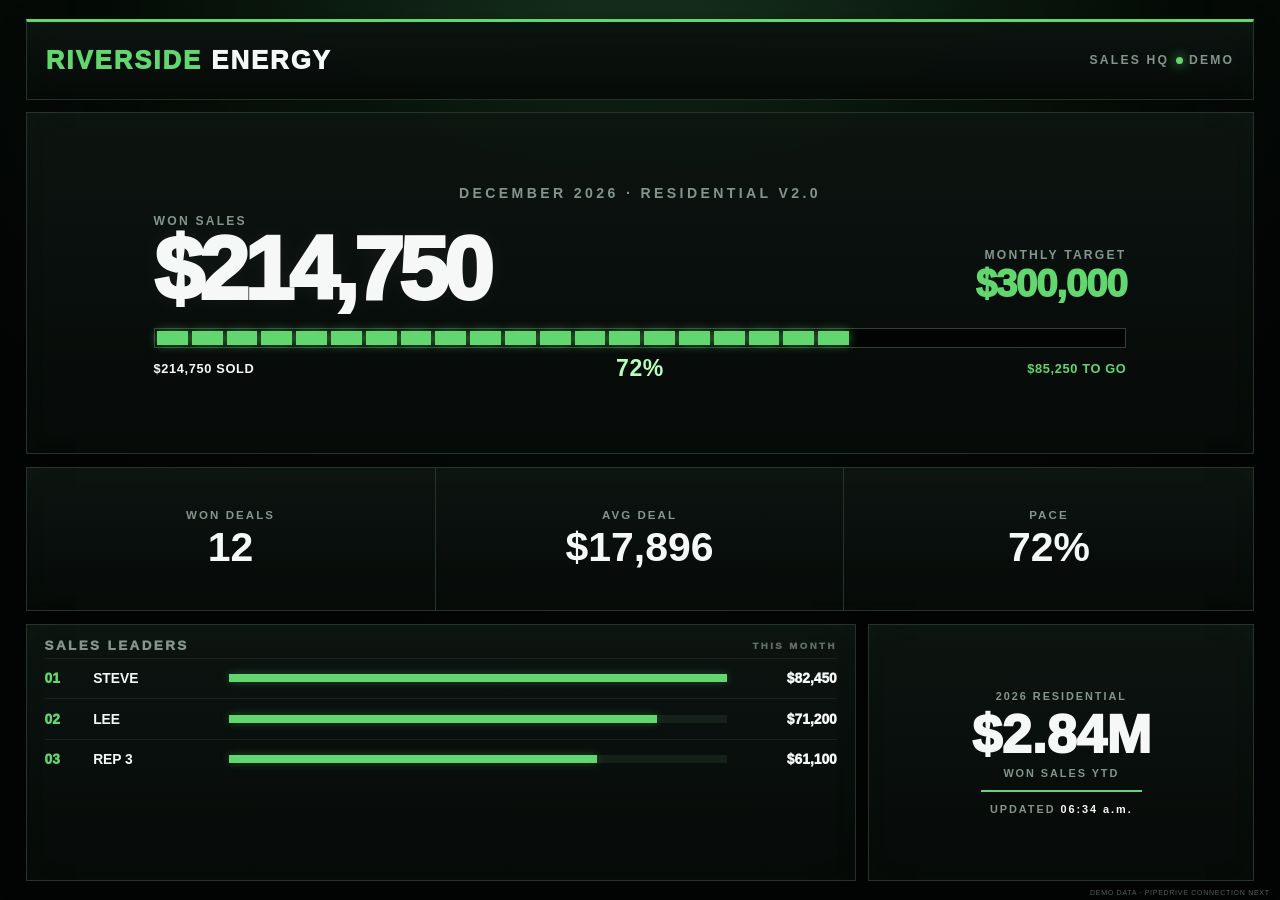
==== index.html @ 695b24d5 "Add files via upload" ====
<!doctype html>
<html lang="en">
<head>
  <meta charset="utf-8" />
  <meta name="viewport" content="width=device-width,initial-scale=1" />
  <meta name="theme-color" content="#050807" />
  <title>Riverside Sales HQ</title>
  <link rel="stylesheet" href="styles.css" />
</head>
<body>
  <div class="arena-glow"></div>
  <main class="scoreboard">
    <header class="topbar panel">
      <div class="brand"><span>RIVERSIDE</span> ENERGY</div>
      <div class="hq">SALES HQ <span class="live-dot"></span><span id="statusText">DEMO</span></div>
    </header>

    <section class="hero panel">
      <div class="period" id="periodLabel">OCTOBER 2026 · RESIDENTIAL V2.0</div>
      <div class="score-line">
        <div>
          <div class="score-label">WON SALES</div>
          <div class="score" id="monthlySales">$214,750</div>
        </div>
        <div class="target-box">
          <div class="target-label">MONTHLY TARGET</div>
          <div class="target" id="monthlyTarget">$300,000</div>
        </div>
      </div>
      <div class="progress-shell"><div class="progress" id="progress"></div></div>
      <div class="progress-copy">
        <span id="soldCopy">$214,750 SOLD</span>
        <strong id="paceCopy">72%</strong>
        <span class="to-go" id="remainingCopy">$85,250 TO GO</span>
      </div>
    </section>

    <section class="stat-row panel">
      <div class="stat"><span>WON DEALS</span><strong id="dealCount">12</strong></div>
      <div class="stat"><span>AVG DEAL</span><strong id="avgDeal">$17,896</strong></div>
      <div class="stat"><span>PACE</span><strong id="pace">72%</strong></div>
    </section>

    <section class="bottom-grid">
      <div class="leaders panel">
        <div class="section-head"><span>SALES LEADERS</span><small>THIS MONTH</small></div>
        <div id="leaderboard"></div>
      </div>
      <aside class="season panel">
        <div class="season-label">2026 RESIDENTIAL</div>
        <div class="season-score" id="ytdSales">$2.84M</div>
        <div class="season-sub">WON SALES YTD</div>
        <div class="mini-rule"></div>
        <div class="updated">UPDATED <span id="updatedAt">--:--</span></div>
      </aside>
    </section>
  </main>

  <div class="demo-tag">DEMO DATA · PIPEDRIVE CONNECTION NEXT</div>
  <script src="app.js"></script>
</body>
</html>
---- styles.css ----
:root{
  --black:#030504;--panel:#080d0b;--panel2:#0b120e;--line:#25352c;
  --green:#62d66f;--green2:#b4ffbc;--white:#f5f8f6;--muted:#84958b;
}
*{box-sizing:border-box}html,body{margin:0;width:100%;height:100%;overflow:hidden;background:var(--black);color:var(--white);font-family:Arial,Helvetica,sans-serif}
body{background:radial-gradient(circle at 50% -15%,#173120 0,#07100a 30%,#030504 65%)}
body:after{content:"";position:fixed;inset:0;pointer-events:none;opacity:.13;background-image:linear-gradient(rgba(255,255,255,.025) 1px,transparent 1px),linear-gradient(90deg,rgba(255,255,255,.018) 1px,transparent 1px);background-size:32px 32px}
.arena-glow{position:fixed;left:15%;right:15%;top:-8vh;height:20vh;background:var(--green);filter:blur(90px);opacity:.07}
.scoreboard{position:relative;z-index:1;height:100vh;padding:2.1vh 2vw;display:grid;grid-template-rows:9vh 38vh 16vh 1fr;gap:1.4vh}
.panel{background:linear-gradient(180deg,rgba(13,21,17,.96),rgba(6,10,8,.97));border:1px solid var(--line);box-shadow:inset 0 0 35px rgba(98,214,111,.018),0 8px 30px rgba(0,0,0,.2)}
.topbar{border-top:3px solid var(--green);display:flex;align-items:center;justify-content:space-between;padding:0 1.5vw}
.brand{font-size:clamp(20px,2vw,42px);font-weight:950;letter-spacing:.08em}.brand span{color:var(--green)}
.hq{font-size:clamp(10px,.95vw,19px);font-weight:800;letter-spacing:.18em;color:var(--muted);display:flex;align-items:center;gap:.5vw}.live-dot{width:.55vw;height:.55vw;min-width:7px;min-height:7px;border-radius:50%;background:var(--green);box-shadow:0 0 12px var(--green)}
.hero{padding:2.2vh 4vw;display:flex;flex-direction:column;justify-content:center}.period{text-align:center;font-size:clamp(12px,1.1vw,22px);font-weight:900;letter-spacing:.24em;color:var(--muted);margin-bottom:1.4vh}
.score-line{display:grid;grid-template-columns:1fr auto;align-items:end;gap:3vw;max-width:76vw;width:100%;margin:0 auto}.score-label,.target-label{font-size:clamp(11px,.95vw,18px);letter-spacing:.18em;font-weight:900;color:var(--muted)}
.score{font-family:"Arial Narrow",Arial,sans-serif;font-size:clamp(60px,7vw,142px);font-weight:950;letter-spacing:-.055em;line-height:.92;text-shadow:0 0 22px rgba(255,255,255,.05)}
.target-box{text-align:right;padding-bottom:.5vh}.target{font-size:clamp(28px,3vw,62px);font-weight:950;color:var(--green);letter-spacing:-.03em}
.progress-shell{height:2.2vh;max-width:76vw;width:100%;margin:2vh auto .8vh;background:#020403;border:1px solid #304238;padding:.25vh}.progress{height:100%;width:0;background:repeating-linear-gradient(90deg,var(--green) 0,var(--green) calc(5% - 4px),transparent calc(5% - 4px),transparent 5%);filter:drop-shadow(0 0 5px rgba(98,214,111,.55));transition:width .8s ease}
.progress-copy{max-width:76vw;width:100%;margin:0 auto;display:grid;grid-template-columns:1fr auto 1fr;align-items:center;font-size:clamp(10px,1vw,20px);font-weight:900;letter-spacing:.05em}.progress-copy strong{font-size:clamp(17px,1.8vw,36px);color:var(--green2)}.to-go{text-align:right;color:var(--green)}
.stat-row{display:grid;grid-template-columns:repeat(3,1fr)}.stat{display:flex;flex-direction:column;justify-content:center;align-items:center;border-right:1px solid var(--line)}.stat:last-child{border:0}.stat span{font-size:clamp(10px,.9vw,18px);font-weight:900;letter-spacing:.18em;color:var(--muted)}.stat strong{font-size:clamp(30px,3.2vw,66px);line-height:1.05;margin-top:.5vh}
.bottom-grid{display:grid;grid-template-columns:2.15fr 1fr;gap:1.4vh;min-height:0}.leaders{padding:1.5vh 1.4vw;min-height:0}.section-head{display:flex;justify-content:space-between;align-items:center;font-size:clamp(11px,1.05vw,21px);font-weight:950;letter-spacing:.18em;color:var(--muted);margin-bottom:.5vh}.section-head small{font-size:.72em;color:#607068}
.leader{display:grid;grid-template-columns:3.2vw minmax(90px,10vw) 1fr 8vw;gap:.6vw;align-items:center;height:4.5vh;border-top:1px solid #17231c;font-size:clamp(12px,1.08vw,22px)}.rank{color:var(--green);font-weight:950}.name{font-weight:900;white-space:nowrap;overflow:hidden;text-overflow:ellipsis}.bar{height:.9vh;background:#152019}.bar i{display:block;height:100%;background:var(--green);box-shadow:0 0 8px rgba(98,214,111,.3)}.money{text-align:right;font-weight:950}
.season{display:flex;flex-direction:column;align-items:center;justify-content:center;text-align:center}.season-label,.season-sub,.updated{font-size:clamp(9px,.85vw,17px);font-weight:900;letter-spacing:.18em;color:var(--muted)}.season-score{font-size:clamp(42px,4.2vw,84px);font-weight:950;line-height:1.05;margin:.5vh 0}.mini-rule{width:42%;height:2px;background:var(--green);margin:1.2vh 0}.updated span{color:var(--white)}
.demo-tag{position:fixed;z-index:3;bottom:.45vh;right:.8vw;color:#526158;font-size:clamp(7px,.55vw,11px);letter-spacing:.1em}
@media(max-aspect-ratio:4/3){.scoreboard{padding:1.5vh 1.5vw}.bottom-grid{grid-template-columns:1.7fr 1fr}.score-line,.progress-shell,.progress-copy{max-width:88vw}}
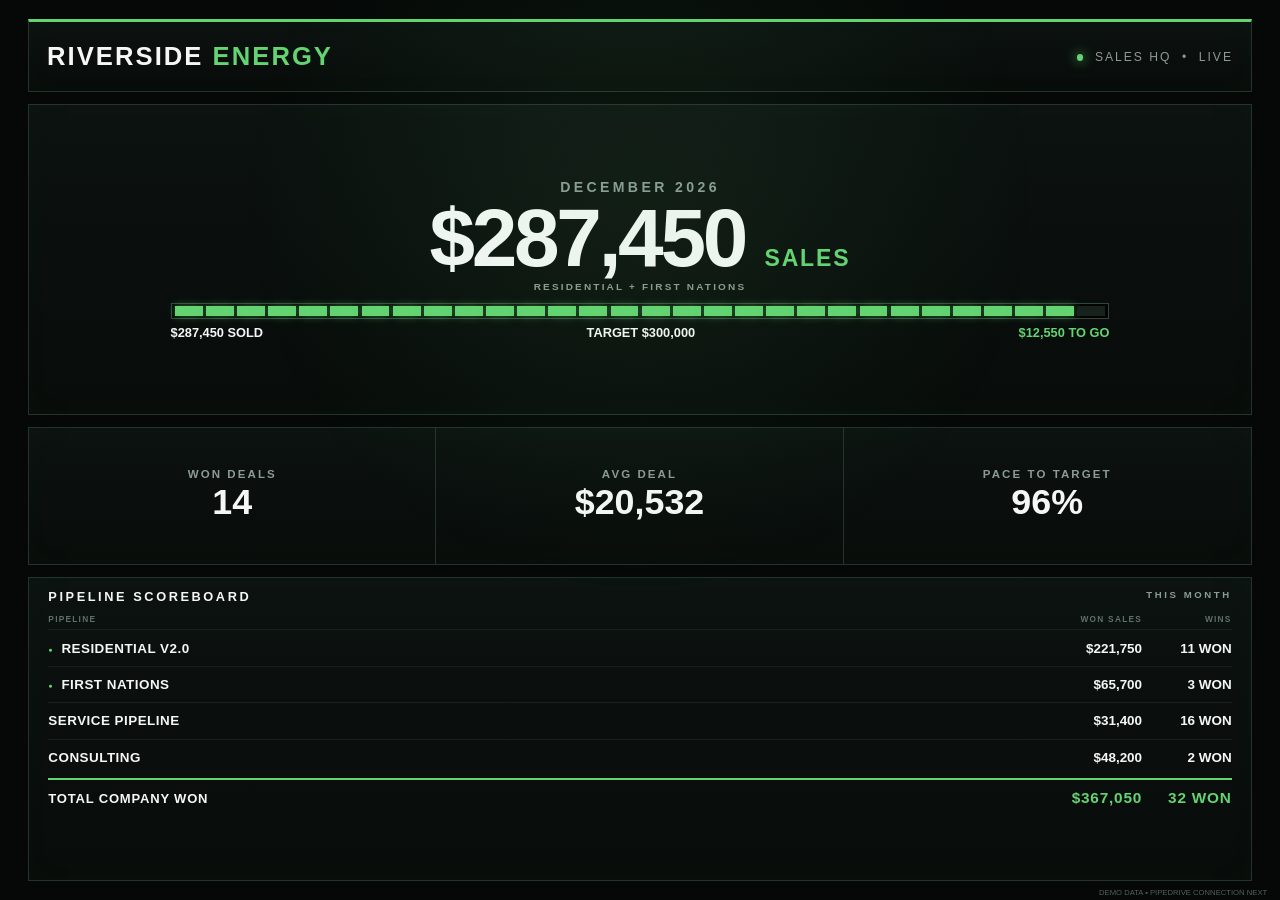
==== commit 95f97629: "Add files via upload" ====
--- a/index.html
+++ b/index.html
@@ -1,62 +1,46 @@
 <!doctype html>
 <html lang="en">
 <head>
-  <meta charset="utf-8" />
-  <meta name="viewport" content="width=device-width,initial-scale=1" />
-  <meta name="theme-color" content="#050807" />
+  <meta charset="utf-8">
+  <meta name="viewport" content="width=device-width,initial-scale=1">
   <title>Riverside Sales HQ</title>
-  <link rel="stylesheet" href="styles.css" />
+  <link rel="stylesheet" href="styles.css">
 </head>
 <body>
-  <div class="arena-glow"></div>
-  <main class="scoreboard">
-    <header class="topbar panel">
-      <div class="brand"><span>RIVERSIDE</span> ENERGY</div>
-      <div class="hq">SALES HQ <span class="live-dot"></span><span id="statusText">DEMO</span></div>
-    </header>
+<main class="board">
+  <header class="header card">
+    <div class="brand">RIVERSIDE <span>ENERGY</span></div>
+    <div class="live"><span class="dot"></span> SALES HQ &nbsp;•&nbsp; LIVE</div>
+  </header>
 
-    <section class="hero panel">
-      <div class="period" id="periodLabel">OCTOBER 2026 · RESIDENTIAL V2.0</div>
-      <div class="score-line">
-        <div>
-          <div class="score-label">WON SALES</div>
-          <div class="score" id="monthlySales">$214,750</div>
-        </div>
-        <div class="target-box">
-          <div class="target-label">MONTHLY TARGET</div>
-          <div class="target" id="monthlyTarget">$300,000</div>
-        </div>
-      </div>
-      <div class="progress-shell"><div class="progress" id="progress"></div></div>
-      <div class="progress-copy">
-        <span id="soldCopy">$214,750 SOLD</span>
-        <strong id="paceCopy">72%</strong>
-        <span class="to-go" id="remainingCopy">$85,250 TO GO</span>
-      </div>
-    </section>
+  <section class="hero card">
+    <div class="eyebrow" id="monthLabel"></div>
+    <div class="amount"><span id="targetSales">$0</span> <small>SALES</small></div>
+    <div class="subline">RESIDENTIAL + FIRST NATIONS</div>
+    <div class="track" id="track"></div>
+    <div class="goalrow">
+      <span id="soldLabel">$0 SOLD</span>
+      <span id="targetLabel">TARGET $300,000</span>
+      <span class="to-go" id="toGoLabel">$300,000 TO GO</span>
+    </div>
+  </section>
 
-    <section class="stat-row panel">
-      <div class="stat"><span>WON DEALS</span><strong id="dealCount">12</strong></div>
-      <div class="stat"><span>AVG DEAL</span><strong id="avgDeal">$17,896</strong></div>
-      <div class="stat"><span>PACE</span><strong id="pace">72%</strong></div>
-    </section>
+  <section class="stats card">
+    <div class="stat"><div class="label">WON DEALS</div><div class="value" id="wonDeals">0</div></div>
+    <div class="stat"><div class="label">AVG DEAL</div><div class="value" id="avgDeal">$0</div></div>
+    <div class="stat"><div class="label">PACE TO TARGET</div><div class="value" id="pace">0%</div></div>
+  </section>
 
-    <section class="bottom-grid">
-      <div class="leaders panel">
-        <div class="section-head"><span>SALES LEADERS</span><small>THIS MONTH</small></div>
-        <div id="leaderboard"></div>
-      </div>
-      <aside class="season panel">
-        <div class="season-label">2026 RESIDENTIAL</div>
-        <div class="season-score" id="ytdSales">$2.84M</div>
-        <div class="season-sub">WON SALES YTD</div>
-        <div class="mini-rule"></div>
-        <div class="updated">UPDATED <span id="updatedAt">--:--</span></div>
-      </aside>
-    </section>
-  </main>
-
-  <div class="demo-tag">DEMO DATA · PIPEDRIVE CONNECTION NEXT</div>
-  <script src="app.js"></script>
+  <section class="pipeline card">
+    <div class="section-title">PIPELINE SCOREBOARD <span>THIS MONTH</span></div>
+    <div class="pipeline-head"><span>PIPELINE</span><span>WON SALES</span><span>WINS</span></div>
+    <div id="pipelineRows"></div>
+    <div class="company-total">
+      <span>TOTAL COMPANY WON</span><strong id="companySales">$0</strong><strong id="companyDeals">0 WON</strong>
+    </div>
+  </section>
+</main>
+<div class="footer-note" id="statusNote">DEMO DATA • PIPEDRIVE CONNECTION NEXT</div>
+<script src="app.js"></script>
 </body>
 </html>
--- a/styles.css
+++ b/styles.css
@@ -1,25 +1,30 @@
-:root{
-  --black:#030504;--panel:#080d0b;--panel2:#0b120e;--line:#25352c;
-  --green:#62d66f;--green2:#b4ffbc;--white:#f5f8f6;--muted:#84958b;
-}
-*{box-sizing:border-box}html,body{margin:0;width:100%;height:100%;overflow:hidden;background:var(--black);color:var(--white);font-family:Arial,Helvetica,sans-serif}
-body{background:radial-gradient(circle at 50% -15%,#173120 0,#07100a 30%,#030504 65%)}
-body:after{content:"";position:fixed;inset:0;pointer-events:none;opacity:.13;background-image:linear-gradient(rgba(255,255,255,.025) 1px,transparent 1px),linear-gradient(90deg,rgba(255,255,255,.018) 1px,transparent 1px);background-size:32px 32px}
-.arena-glow{position:fixed;left:15%;right:15%;top:-8vh;height:20vh;background:var(--green);filter:blur(90px);opacity:.07}
-.scoreboard{position:relative;z-index:1;height:100vh;padding:2.1vh 2vw;display:grid;grid-template-rows:9vh 38vh 16vh 1fr;gap:1.4vh}
-.panel{background:linear-gradient(180deg,rgba(13,21,17,.96),rgba(6,10,8,.97));border:1px solid var(--line);box-shadow:inset 0 0 35px rgba(98,214,111,.018),0 8px 30px rgba(0,0,0,.2)}
-.topbar{border-top:3px solid var(--green);display:flex;align-items:center;justify-content:space-between;padding:0 1.5vw}
-.brand{font-size:clamp(20px,2vw,42px);font-weight:950;letter-spacing:.08em}.brand span{color:var(--green)}
-.hq{font-size:clamp(10px,.95vw,19px);font-weight:800;letter-spacing:.18em;color:var(--muted);display:flex;align-items:center;gap:.5vw}.live-dot{width:.55vw;height:.55vw;min-width:7px;min-height:7px;border-radius:50%;background:var(--green);box-shadow:0 0 12px var(--green)}
-.hero{padding:2.2vh 4vw;display:flex;flex-direction:column;justify-content:center}.period{text-align:center;font-size:clamp(12px,1.1vw,22px);font-weight:900;letter-spacing:.24em;color:var(--muted);margin-bottom:1.4vh}
-.score-line{display:grid;grid-template-columns:1fr auto;align-items:end;gap:3vw;max-width:76vw;width:100%;margin:0 auto}.score-label,.target-label{font-size:clamp(11px,.95vw,18px);letter-spacing:.18em;font-weight:900;color:var(--muted)}
-.score{font-family:"Arial Narrow",Arial,sans-serif;font-size:clamp(60px,7vw,142px);font-weight:950;letter-spacing:-.055em;line-height:.92;text-shadow:0 0 22px rgba(255,255,255,.05)}
-.target-box{text-align:right;padding-bottom:.5vh}.target{font-size:clamp(28px,3vw,62px);font-weight:950;color:var(--green);letter-spacing:-.03em}
-.progress-shell{height:2.2vh;max-width:76vw;width:100%;margin:2vh auto .8vh;background:#020403;border:1px solid #304238;padding:.25vh}.progress{height:100%;width:0;background:repeating-linear-gradient(90deg,var(--green) 0,var(--green) calc(5% - 4px),transparent calc(5% - 4px),transparent 5%);filter:drop-shadow(0 0 5px rgba(98,214,111,.55));transition:width .8s ease}
-.progress-copy{max-width:76vw;width:100%;margin:0 auto;display:grid;grid-template-columns:1fr auto 1fr;align-items:center;font-size:clamp(10px,1vw,20px);font-weight:900;letter-spacing:.05em}.progress-copy strong{font-size:clamp(17px,1.8vw,36px);color:var(--green2)}.to-go{text-align:right;color:var(--green)}
-.stat-row{display:grid;grid-template-columns:repeat(3,1fr)}.stat{display:flex;flex-direction:column;justify-content:center;align-items:center;border-right:1px solid var(--line)}.stat:last-child{border:0}.stat span{font-size:clamp(10px,.9vw,18px);font-weight:900;letter-spacing:.18em;color:var(--muted)}.stat strong{font-size:clamp(30px,3.2vw,66px);line-height:1.05;margin-top:.5vh}
-.bottom-grid{display:grid;grid-template-columns:2.15fr 1fr;gap:1.4vh;min-height:0}.leaders{padding:1.5vh 1.4vw;min-height:0}.section-head{display:flex;justify-content:space-between;align-items:center;font-size:clamp(11px,1.05vw,21px);font-weight:950;letter-spacing:.18em;color:var(--muted);margin-bottom:.5vh}.section-head small{font-size:.72em;color:#607068}
-.leader{display:grid;grid-template-columns:3.2vw minmax(90px,10vw) 1fr 8vw;gap:.6vw;align-items:center;height:4.5vh;border-top:1px solid #17231c;font-size:clamp(12px,1.08vw,22px)}.rank{color:var(--green);font-weight:950}.name{font-weight:900;white-space:nowrap;overflow:hidden;text-overflow:ellipsis}.bar{height:.9vh;background:#152019}.bar i{display:block;height:100%;background:var(--green);box-shadow:0 0 8px rgba(98,214,111,.3)}.money{text-align:right;font-weight:950}
-.season{display:flex;flex-direction:column;align-items:center;justify-content:center;text-align:center}.season-label,.season-sub,.updated{font-size:clamp(9px,.85vw,17px);font-weight:900;letter-spacing:.18em;color:var(--muted)}.season-score{font-size:clamp(42px,4.2vw,84px);font-weight:950;line-height:1.05;margin:.5vh 0}.mini-rule{width:42%;height:2px;background:var(--green);margin:1.2vh 0}.updated span{color:var(--white)}
-.demo-tag{position:fixed;z-index:3;bottom:.45vh;right:.8vw;color:#526158;font-size:clamp(7px,.55vw,11px);letter-spacing:.1em}
-@media(max-aspect-ratio:4/3){.scoreboard{padding:1.5vh 1.5vw}.bottom-grid{grid-template-columns:1.7fr 1fr}.score-line,.progress-shell,.progress-copy{max-width:88vw}}
+:root{--bg:#050807;--panel:#0b100e;--line:#24342c;--green:#63d471;--white:#f5f7f6;--muted:#8c9b93}
+*{box-sizing:border-box}html,body{margin:0;width:100%;height:100%;overflow:hidden;background:var(--bg);color:var(--white);font-family:Arial,Helvetica,sans-serif}
+body:before{content:"";position:fixed;inset:0;background:radial-gradient(circle at 50% 22%,rgba(99,212,113,.08),transparent 42%);pointer-events:none}
+.board{height:100vh;padding:2.1vh 2.2vw;display:grid;grid-template-rows:8.5% 36% 16% 1fr;gap:1.35vh}
+.card{background:linear-gradient(180deg,#0c1210,#080c0a);border:1px solid var(--line);box-shadow:inset 0 0 28px rgba(99,212,113,.025)}
+.header{display:flex;align-items:center;justify-content:space-between;padding:0 1.4vw;border-top:3px solid var(--green)}
+.brand{font-size:2vw;font-weight:900;letter-spacing:.08em}.brand span{color:var(--green)}
+.live{font-size:.95vw;letter-spacing:.16em;color:var(--muted)}.dot{display:inline-block;width:.52vw;height:.52vw;border-radius:50%;background:var(--green);box-shadow:0 0 12px var(--green);margin-right:.5vw}
+.hero{text-align:center;padding:1.4vh 3vw;display:flex;flex-direction:column;justify-content:center}
+.eyebrow{font-size:1.1vw;letter-spacing:.24em;color:var(--muted);font-weight:800}
+.amount{font-family:"Arial Narrow",Arial,sans-serif;font-size:6.4vw;line-height:.95;font-weight:900;letter-spacing:-.04em;margin:.45vh 0}
+.amount small{font-size:1.8vw;color:var(--green);letter-spacing:.08em}
+.subline{font-size:.78vw;letter-spacing:.22em;color:var(--muted);font-weight:800}
+.track{width:82%;height:1.8vh;margin:1.25vh auto .7vh;border:1px solid #31453a;background:#020403;display:flex;gap:.25vw;padding:.25vh .25vw}
+.seg{flex:1;background:#17221c}.seg.on{background:var(--green);box-shadow:0 0 8px rgba(99,212,113,.5)}
+.goalrow{display:flex;justify-content:space-between;width:82%;margin:0 auto;font-size:1vw;font-weight:900}.goalrow .to-go{color:var(--green)}
+.stats{display:grid;grid-template-columns:repeat(3,1fr)}
+.stat{display:flex;flex-direction:column;align-items:center;justify-content:center;border-right:1px solid var(--line)}.stat:last-child{border-right:0}
+.label{font-size:.9vw;letter-spacing:.18em;color:var(--muted);font-weight:800}.value{font-size:2.8vw;font-weight:900;margin-top:.25vh}
+.pipeline{padding:1.2vh 1.5vw;min-height:0}
+.section-title{font-size:1vw;letter-spacing:.2em;color:var(--white);font-weight:900;margin-bottom:.65vh}.section-title span{float:right;color:var(--muted);font-size:.75vw}
+.pipeline-head,.pipeline-row,.company-total{display:grid;grid-template-columns:1fr 12vw 7vw;align-items:center}
+.pipeline-head{height:2.2vh;color:#5f7067;font-size:.65vw;letter-spacing:.15em;font-weight:800}
+.pipeline-head span:nth-child(n+2),.pipeline-row span:nth-child(n+2),.company-total strong{text-align:right}
+.pipeline-row{height:4.05vh;border-top:1px solid #17211c;font-size:1.05vw}
+.pipeline-name{font-weight:850;letter-spacing:.035em}.pipeline-money,.pipeline-wins{font-weight:900}
+.pipeline-row.target .pipeline-name:before{content:"●";color:var(--green);font-size:.55vw;margin-right:.65vw;vertical-align:middle}
+.company-total{height:4.3vh;border-top:2px solid var(--green);margin-top:.3vh;font-size:1.02vw;font-weight:900;letter-spacing:.06em}
+.company-total strong{font-size:1.2vw;color:var(--green)}
+.footer-note{position:fixed;bottom:.35vh;right:1vw;font-size:.6vw;color:#536159}
